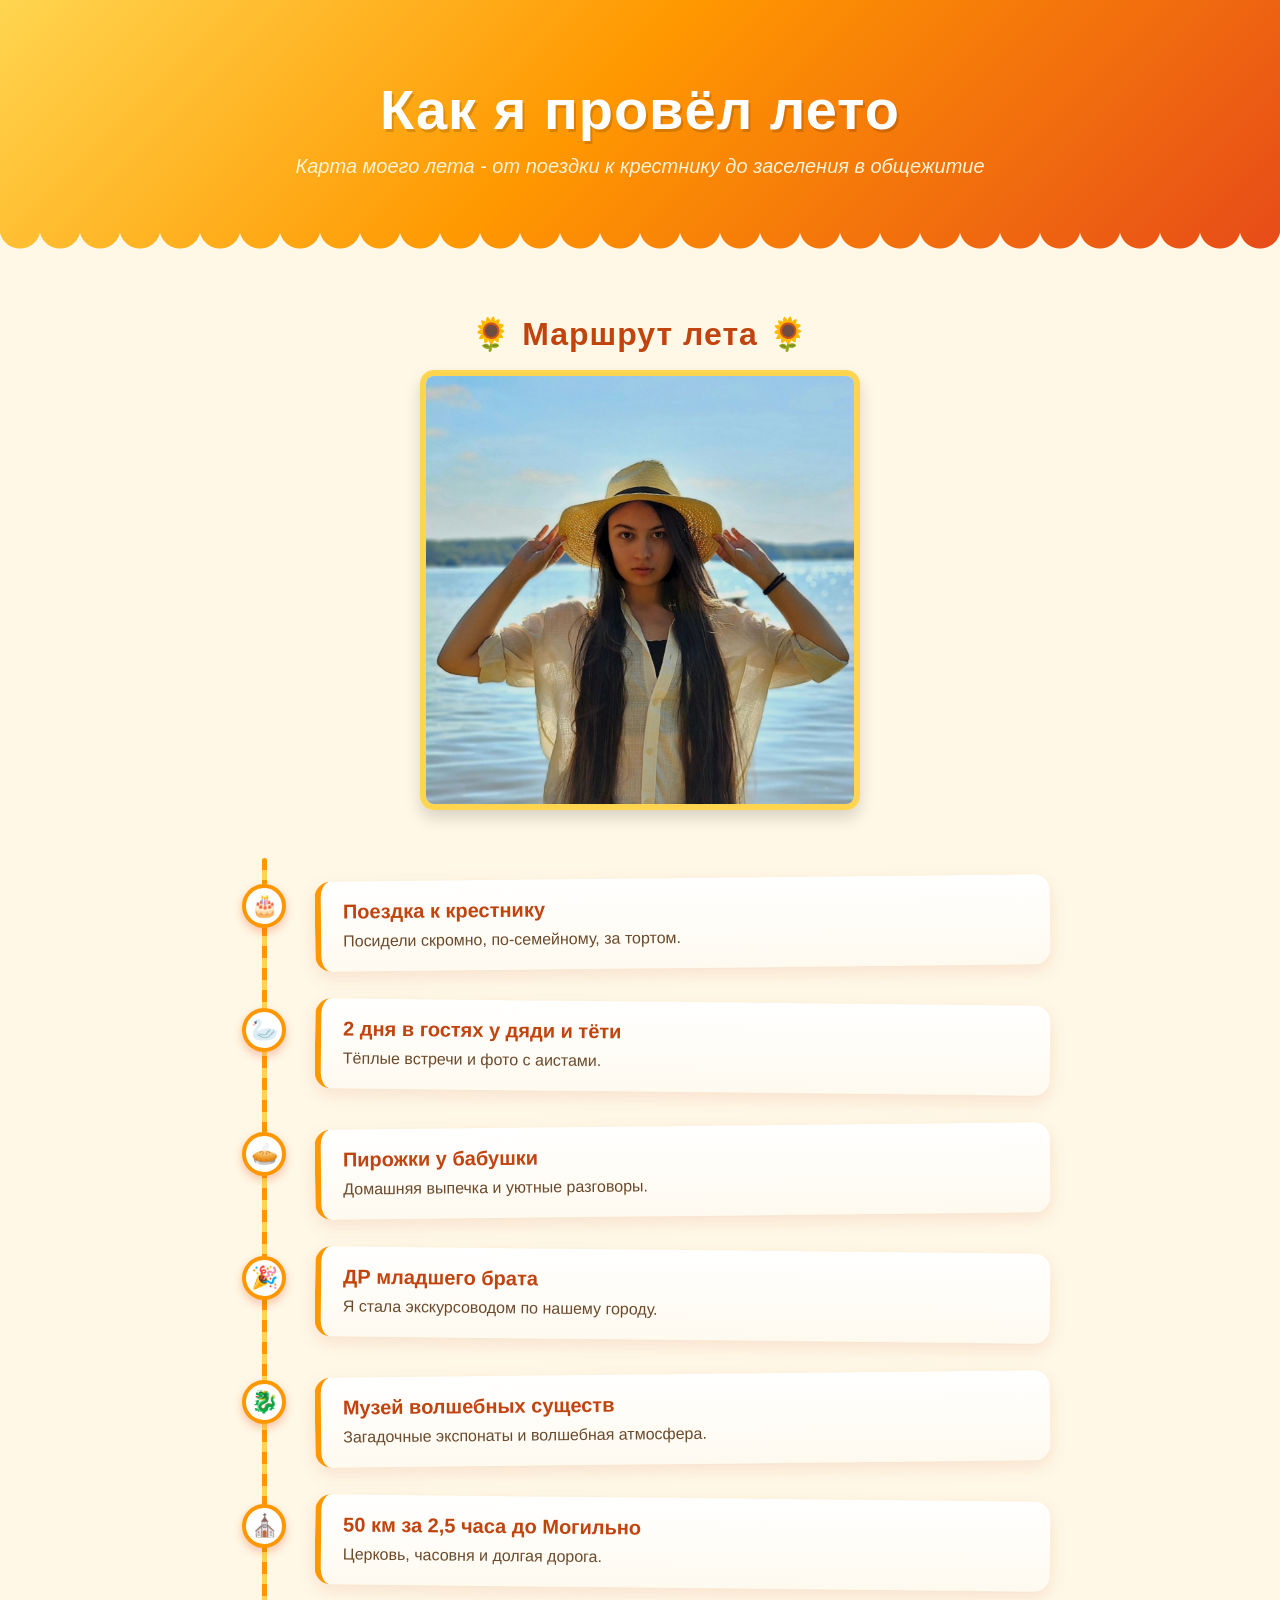
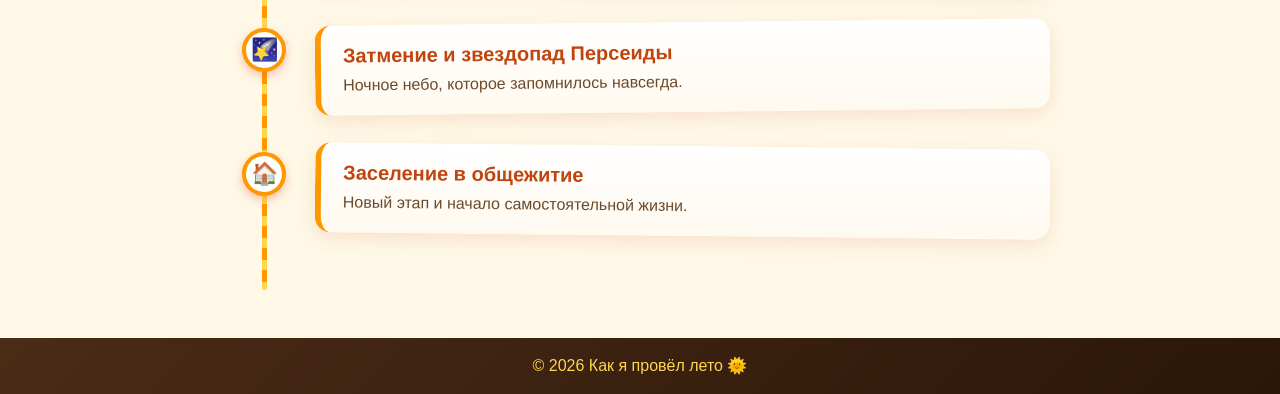
==== index.html @ bad548a6 "feat: init" ====
<!DOCTYPE html>
<html lang="ru">
<head>
    <meta charset="UTF-8">
    <meta name="viewport" content="width=device-width, initial-scale=1.0">
    <title>Как я провёл лето</title>
    <link href="https://cdn.jsdelivr.net/npm/bootstrap@5.3.0/dist/css/bootstrap.min.css" rel="stylesheet">
    <link rel="stylesheet" href="style.css">
</head>
<body>

    <header class="hero text-center text-white">
        <div class="container">
            <h1 class="display-4 fw-bold mt-3 hero-title">Как я провёл лето</h1>
            <p class="lead hero-subtitle">Карта моего лета - от поездки к крестнику до заселения в общежитие</p>
        </div>
    </header>

    <main class="container my-5">
        <h2 class="text-center mb-3 section-title">🌻 Маршрут лета 🌻</h2>

        <div class="text-center mb-5">
            <img src="mee.jpg" alt="Моё фото" class="hero-photo shadow">
        </div>

        <div class="timeline">

            <div class="timeline-item" data-bs-toggle="modal" data-bs-target="#modal1">
                <div class="timeline-dot">🎂</div>
                <div class="timeline-content">
                    <h5>Поездка к крестнику</h5>
                    <p>Посидели скромно, по-семейному, за тортом.</p>
                </div>
            </div>

            <div class="timeline-item" data-bs-toggle="modal" data-bs-target="#modal2">
                <div class="timeline-dot">🦢</div>
                <div class="timeline-content">
                    <h5>2 дня в гостях у дяди и тёти</h5>
                    <p>Тёплые встречи и фото с аистами.</p>
                </div>
            </div>

            <div class="timeline-item" data-bs-toggle="modal" data-bs-target="#modal3">
                <div class="timeline-dot">🥧</div>
                <div class="timeline-content">
                    <h5>Пирожки у бабушки</h5>
                    <p>Домашняя выпечка и уютные разговоры.</p>
                </div>
            </div>

            <div class="timeline-item" data-bs-toggle="modal" data-bs-target="#modal4">
                <div class="timeline-dot">🎉</div>
                <div class="timeline-content">
                    <h5>ДР младшего брата</h5>
                    <p>Я стала экскурсоводом по нашему городу.</p>
                </div>
            </div>

            <div class="timeline-item" data-bs-toggle="modal" data-bs-target="#modal5">
                <div class="timeline-dot">🐉</div>
                <div class="timeline-content">
                    <h5>Музей волшебных существ</h5>
                    <p>Загадочные экспонаты и волшебная атмосфера.</p>
                </div>
            </div>

            <div class="timeline-item" data-bs-toggle="modal" data-bs-target="#modal6">
                <div class="timeline-dot">⛪</div>
                <div class="timeline-content">
                    <h5>50 км за 2,5 часа до Могильно</h5>
                    <p>Церковь, часовня и долгая дорога.</p>
                </div>
            </div>

            <div class="timeline-item" data-bs-toggle="modal" data-bs-target="#modal7">
                <div class="timeline-dot">🌠</div>
                <div class="timeline-content">
                    <h5>Затмение и звездопад Персеиды</h5>
                    <p>Ночное небо, которое запомнилось навсегда.</p>
                </div>
            </div>

            <div class="timeline-item" data-bs-toggle="modal" data-bs-target="#modal8">
                <div class="timeline-dot">🏠</div>
                <div class="timeline-content">
                    <h5>Заселение в общежитие</h5>
                    <p>Новый этап и начало самостоятельной жизни.</p>
                </div>
            </div>

        </div>
    </main>

    <div class="modal fade" id="modal1" tabindex="-1">
        <div class="modal-dialog modal-dialog-centered">
            <div class="modal-content">
                <div class="modal-header">
                    <h5 class="modal-title">🎂 Поездка к крестнику</h5>
                    <button type="button" class="btn-close" data-bs-dismiss="modal" aria-label="Закрыть"></button>
                </div>
                <div class="modal-body">
                    <img src="window.jpg" alt="Поезд" class="img-fluid rounded mb-3">
                    <p>Поехала к крестнику на именины. Посидели скромно, по-семейному, за тортом и чаем. Атмосфера была тёплая и уютная.</p>
                </div>
            </div>
        </div>
    </div>

    <div class="modal fade" id="modal2" tabindex="-1">
        <div class="modal-dialog modal-dialog-centered">
            <div class="modal-content">
                <div class="modal-header">
                    <h5 class="modal-title">🦢 2 дня в гостях у дяди и тёти</h5>
                    <button type="button" class="btn-close" data-bs-dismiss="modal" aria-label="Закрыть"></button>
                </div>
                <div class="modal-body">
                    <img src="ant.jpg" alt="Аисты" class="img-fluid rounded mb-3">
                    <p>Провела два дня у дяди и тёти. Гуляли, общались, а рядом с домом свили гнездо аисты - удалось сделать красивые фото.</p>
                </div>
            </div>
        </div>
    </div>

    <div class="modal fade" id="modal3" tabindex="-1">
        <div class="modal-dialog modal-dialog-centered">
            <div class="modal-content">
                <div class="modal-header">
                    <h5 class="modal-title">🥧 Пирожки у бабушки</h5>
                    <button type="button" class="btn-close" data-bs-dismiss="modal" aria-label="Закрыть"></button>
                </div>
                <div class="modal-body">
                    <img src="pirog.jpg" alt="Пирожки" class="img-fluid rounded mb-3">
                    <p>Заехала к бабушке и поела её фирменных пирожков. Домашняя выпечка - это лучшее, что может быть летом.</p>
                </div>
            </div>
        </div>
    </div>

    <div class="modal fade" id="modal4" tabindex="-1">
        <div class="modal-dialog modal-dialog-centered">
            <div class="modal-content">
                <div class="modal-header">
                    <h5 class="modal-title">🎉 ДР младшего брата</h5>
                    <button type="button" class="btn-close" data-bs-dismiss="modal" aria-label="Закрыть"></button>
                </div>
                <div class="modal-body">
                    <p>Отпраздновали день рождения младшего брата. Я провела для гостей экскурсию по нашему городу - рассказала об истории и любимых местах.</p>
                </div>
            </div>
        </div>
    </div>

    <div class="modal fade" id="modal5" tabindex="-1">
        <div class="modal-dialog modal-dialog-centered">
            <div class="modal-content">
                <div class="modal-header">
                    <h5 class="modal-title">🐉 Музей волшебных существ Легендариум</h5>
                    <button type="button" class="btn-close" data-bs-dismiss="modal" aria-label="Закрыть"></button>
                </div>
                <div class="modal-body">
                    <img src="legend.jpg" alt="Музей волшебных существ" class="img-fluid rounded mb-3">
                    <p>Посетила музей волшебных существ. Загадочные экспонаты, мифические создания и атмосфера сказки - осталась под большим впечатлением.</p>
                </div>
            </div>
        </div>
    </div>

    <div class="modal fade" id="modal6" tabindex="-1">
        <div class="modal-dialog modal-dialog-centered">
            <div class="modal-content">
                <div class="modal-header">
                    <h5 class="modal-title">⛪ 50 км за 2,5 часа до Могильно</h5>
                    <button type="button" class="btn-close" data-bs-dismiss="modal" aria-label="Закрыть"></button>
                </div>
                <div class="modal-body">
                    <img src="me.jpg" alt="Я в Могильно" class="img-fluid rounded mb-3">
                    <img src="cercov.jpg" alt="Церковь в Могильно" class="img-fluid rounded mb-3">
                    <img src="cercov2.jpg" alt="Церковь в Могильно" class="img-fluid rounded mb-3">
                    <p>Проехала 50 км за 2,5 часа, чтобы посетить церковь в Могильно. Побывала в часовне - тихое и намоленное место, которое запомнилось надолго.</p>
                </div>
            </div>
        </div>
    </div>

    <div class="modal fade" id="modal7" tabindex="-1">
        <div class="modal-dialog modal-dialog-centered">
            <div class="modal-content">
                <div class="modal-header">
                    <h5 class="modal-title">🌠 Затмение и звездопад Персеиды</h5>
                    <button type="button" class="btn-close" data-bs-dismiss="modal" aria-label="Закрыть"></button>
                </div>
                <div class="modal-body">
                    <img src="sun.jpg" alt="Звездопад Персеиды" class="img-fluid rounded mb-3">
                    <p>Увидела затмение и звездопад Персеиды. Ночное небо было усыпано падающими звёздами - загадала желание и запомнила этот момент на всю жизнь.</p>
                </div>
            </div>
        </div>
    </div>

    <div class="modal fade" id="modal8" tabindex="-1">
        <div class="modal-dialog modal-dialog-centered">
            <div class="modal-content">
                <div class="modal-header">
                    <h5 class="modal-title">🏠 Заселение в общежитие</h5>
                    <button type="button" class="btn-close" data-bs-dismiss="modal" aria-label="Закрыть"></button>
                </div>
                <div class="modal-body">
                    <p>Заселилась в общежитие. Новый этап, новые знакомства и начало самостоятельной жизни - лето закончилось ярко.</p>
                </div>
            </div>
        </div>
    </div>

    <footer class="text-center py-3">
        <p class="mb-0">© 2026 Как я провёл лето 🌞</p>
    </footer>

    <script src="https://cdn.jsdelivr.net/npm/bootstrap@5.3.0/dist/js/bootstrap.bundle.min.js"></script>
</body>
</html>
---- style.css ----
body {
    font-family: 'Segoe UI', Tahoma, Geneva, Verdana, sans-serif;
    background: #fff8e7;
    color: #4a2c17;
}

.hero {
    background: linear-gradient(135deg, #ffd54f 0%, #ff9800 45%, #e64a19 100%);
    padding: 60px 20px 70px;
    position: relative;
    overflow: hidden;
}

.hero::after {
    content: "";
    position: absolute;
    left: 0;
    right: 0;
    bottom: -1px;
    height: 40px;
    background: radial-gradient(circle at 20px 0, transparent 20px, #fff8e7 21px);
    background-size: 40px 40px;
}

.hero-photo {
    width: 440px;
    height: 440px;
    object-fit: cover;
    border: 6px solid #ffd54f;
    border-radius: 14px;
    box-shadow: 0 8px 24px rgba(193, 68, 14, 0.25);
}

.hero-title {
    text-shadow: 2px 3px 0 rgba(0, 0, 0, 0.15);
    letter-spacing: 1px;
}

.hero-subtitle {
    color: #fff3d6;
    font-style: italic;
}

.section-title {
    color: #c1440e;
    font-weight: 800;
    letter-spacing: 1px;
    position: relative;
    display: inline-block;
    left: 50%;
    transform: translateX(-50%);
}

.timeline {
    position: relative;
    max-width: 820px;
    margin: 0 auto;
    padding: 20px 0;
}

.timeline::before {
    content: "";
    position: absolute;
    top: 0;
    left: 32px;
    width: 5px;
    height: 100%;
    background: repeating-linear-gradient(
        180deg,
        #ff9800 0px,
        #ff9800 12px,
        #ffd54f 12px,
        #ffd54f 22px
    );
    border-radius: 3px;
}

.timeline-item {
    position: relative;
    padding-left: 85px;
    margin-bottom: 34px;
    cursor: pointer;
}

.timeline-item:nth-child(odd) .timeline-content {
    transform: rotate(-0.6deg);
}

.timeline-item:nth-child(even) .timeline-content {
    transform: rotate(0.6deg);
}

.timeline-dot {
    position: absolute;
    left: 12px;
    top: 6px;
    width: 44px;
    height: 44px;
    background: #fff;
    border: 4px solid #ff9800;
    border-radius: 50%;
    display: flex;
    align-items: center;
    justify-content: center;
    font-size: 22px;
    box-shadow: 0 4px 10px rgba(230, 74, 25, 0.3);
}

.timeline-content {
    background: linear-gradient(180deg, #ffffff 0%, #fffaf0 100%);
    border-radius: 16px;
    padding: 18px 22px;
    border-left: 6px solid #ff9800;
    box-shadow: 0 6px 18px rgba(193, 68, 14, 0.12);
}

.timeline-content h5 {
    color: #c1440e;
    margin-bottom: 6px;
    font-weight: 700;
}

.timeline-content p {
    margin: 0;
    color: #6b4a2b;
}

.modal-content {
    border: none;
    border-radius: 18px;
    overflow: hidden;
    background: #fffaf0;
}

.modal-header {
    background: linear-gradient(135deg, #ffd54f, #ff9800);
    color: #4a2c17;
    border-bottom: none;
    padding: 16px 22px;
}

.modal-title {
    font-weight: 800;
    color: #7a2d00;
}

.modal-header .btn-close {
    filter: brightness(0.4);
}

.modal-body {
    padding: 22px;
    color: #4a2c17;
}

.modal-body img {
    width: 100%;
    border: 3px solid #ffd54f;
    border-radius: 12px;
}

footer {
    background: linear-gradient(135deg, #4a2c17, #2b1608);
    color: #ffd54f;
    margin-top: 40px;
}

@media (max-width: 768px) {
    .hero {
        padding: 40px 15px 55px;
    }

    .hero-title {
        font-size: 1.8rem;
    }

    .hero-photo {
        width: 300px;
        height: 300px;
    }

    .timeline::before {
        left: 22px;
        width: 4px;
    }

    .timeline-item {
        padding-left: 62px;
    }

    .timeline-dot {
        left: 4px;
        width: 36px;
        height: 36px;
        font-size: 18px;
    }

    .timeline-content {
        padding: 14px 16px;
    }
}
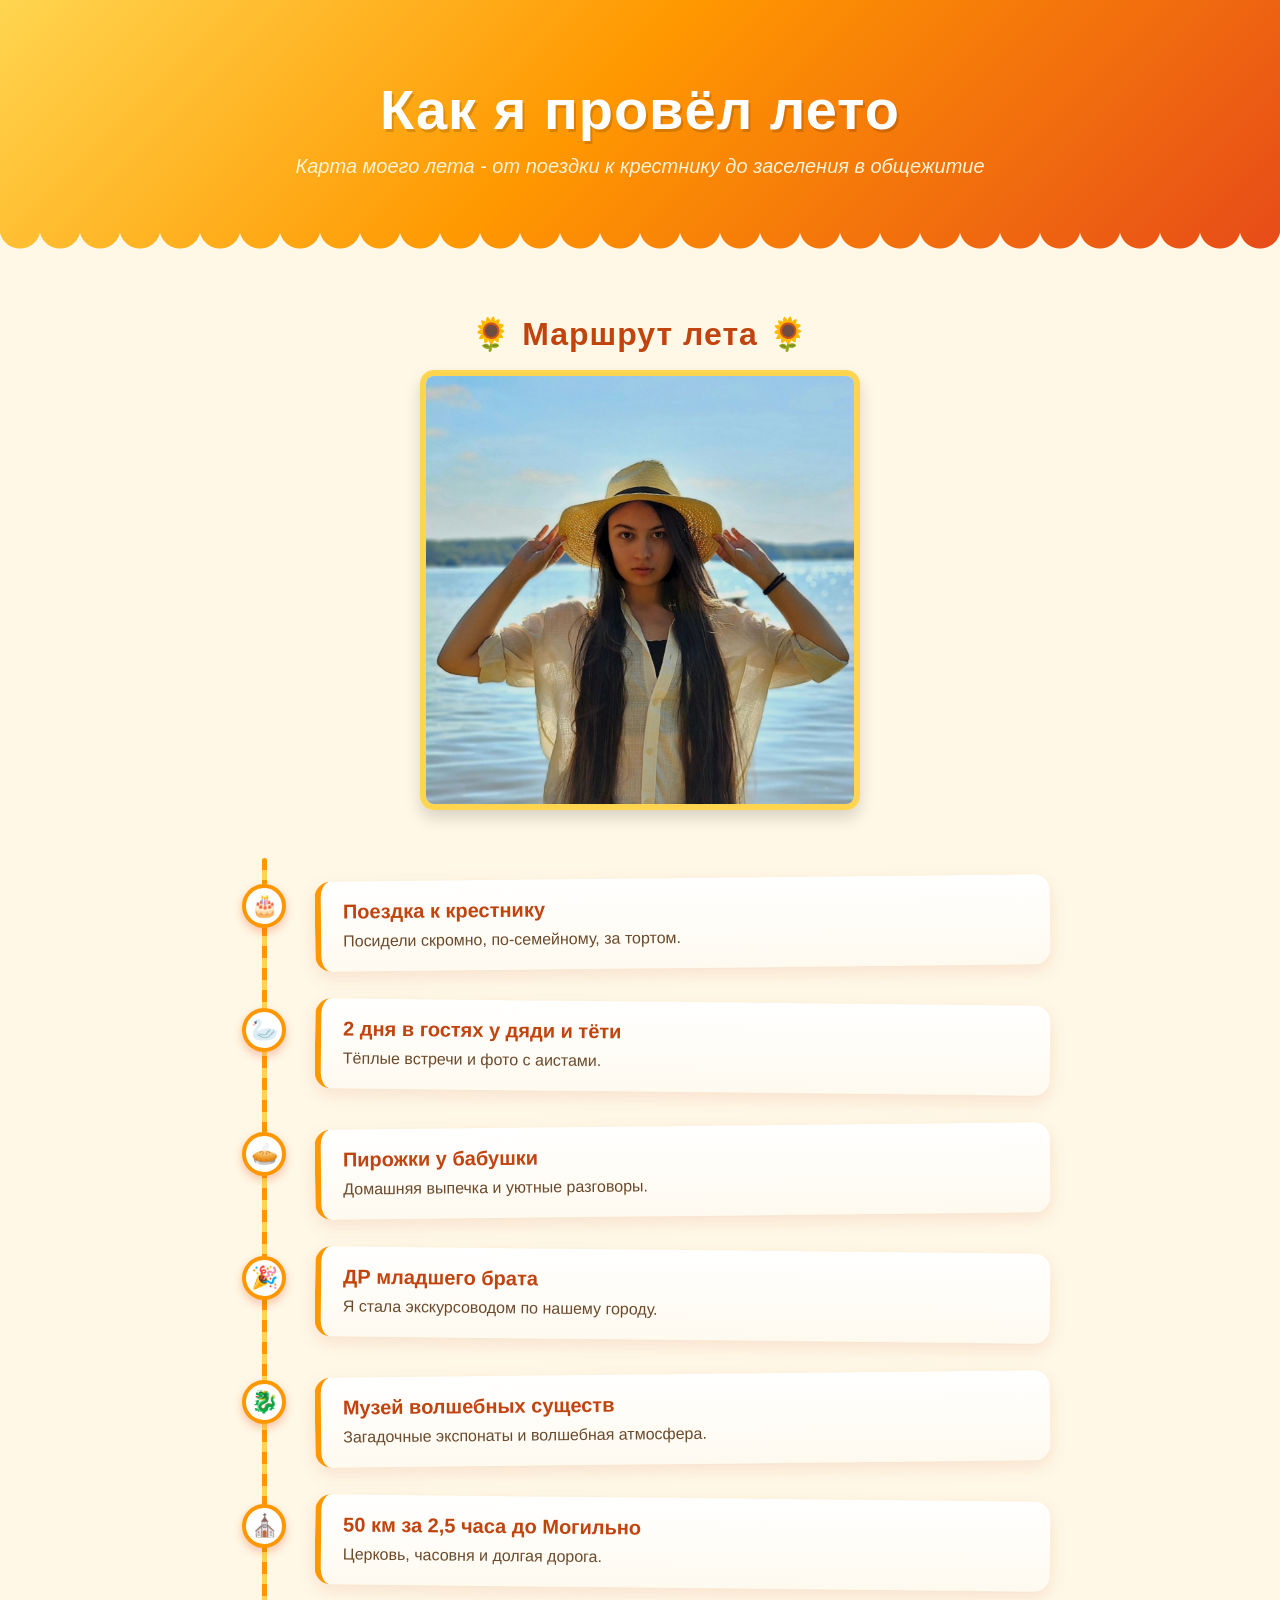
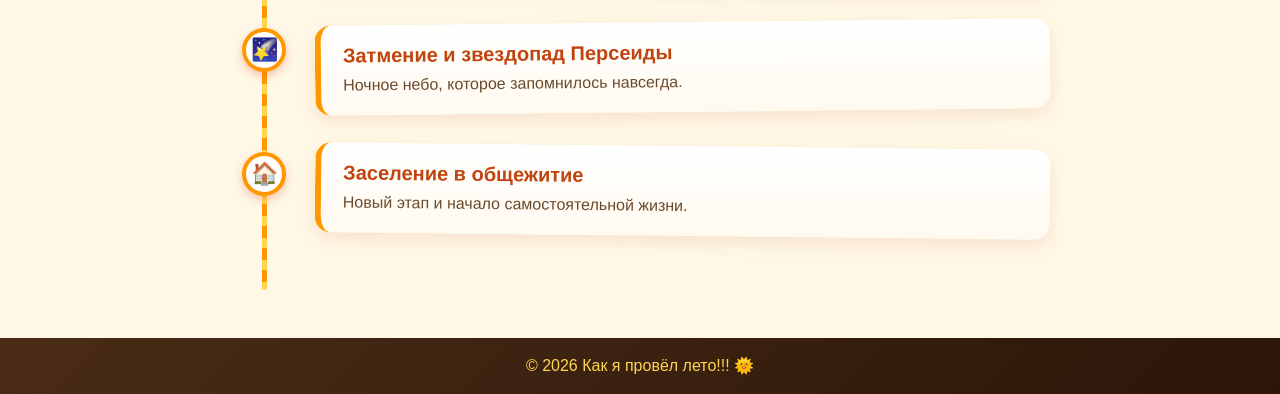
==== commit b3fbd8ae: "Update index.html" ====
--- a/index.html
+++ b/index.html
@@ -213,9 +213,9 @@
     </div>
 
     <footer class="text-center py-3">
-        <p class="mb-0">© 2026 Как я провёл лето 🌞</p>
+        <p class="mb-0">© 2026 Как я провёл лето!!! 🌞</p>
     </footer>
 
     <script src="https://cdn.jsdelivr.net/npm/bootstrap@5.3.0/dist/js/bootstrap.bundle.min.js"></script>
 </body>
-</html>+</html>
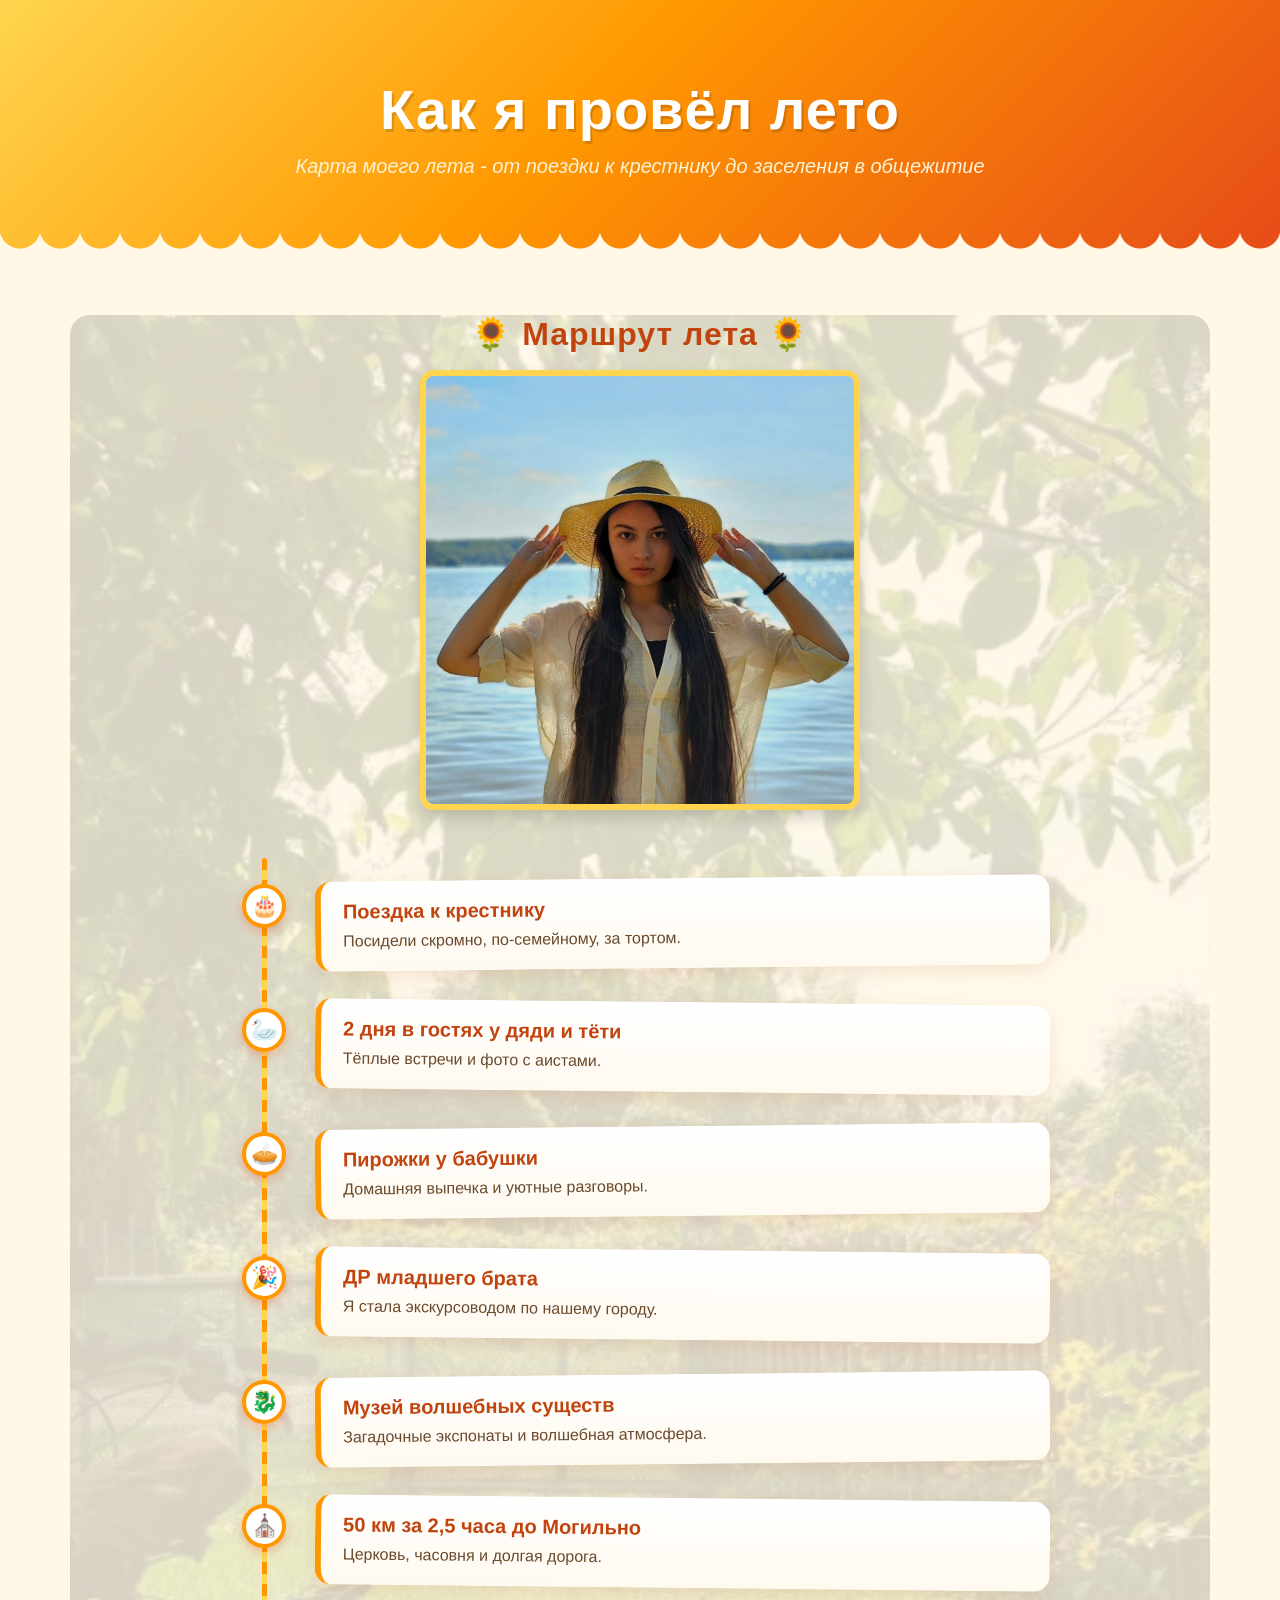
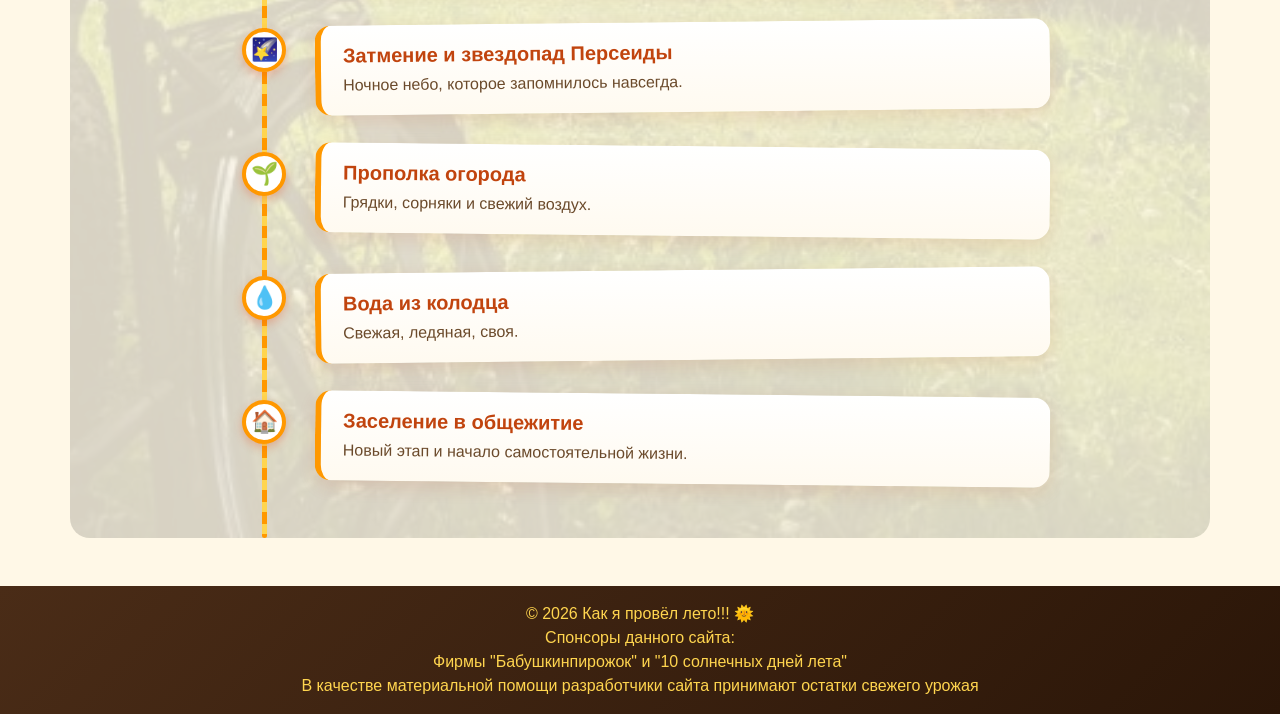
==== commit 01a56e5b: "feat: New design versions" ====
--- a/index.html
+++ b/index.html
@@ -1,5 +1,6 @@
 <!DOCTYPE html>
 <html lang="ru">
+
 <head>
     <meta charset="UTF-8">
     <meta name="viewport" content="width=device-width, initial-scale=1.0">
@@ -7,6 +8,7 @@
     <link href="https://cdn.jsdelivr.net/npm/bootstrap@5.3.0/dist/css/bootstrap.min.css" rel="stylesheet">
     <link rel="stylesheet" href="style.css">
 </head>
+
 <body>
 
     <header class="hero text-center text-white">
@@ -16,7 +18,7 @@
         </div>
     </header>
 
-    <main class="container my-5">
+    <main class="container my-5 main-bg">
         <h2 class="text-center mb-3 section-title">🌻 Маршрут лета 🌻</h2>
 
         <div class="text-center mb-5">
@@ -82,6 +84,23 @@
             </div>
 
             <div class="timeline-item" data-bs-toggle="modal" data-bs-target="#modal8">
+                <div class="timeline-dot">🌱</div>
+                <div class="timeline-content">
+                    <h5>Прополка огорода</h5>
+                    <p>Грядки, сорняки и свежий воздух.</p>
+                </div>
+            </div>
+
+            <div class="timeline-item" data-bs-toggle="modal" data-bs-target="#modal9">
+                <div class="timeline-dot">💧</div>
+                <div class="timeline-content">
+                    <h5>Вода из колодца</h5>
+                    <p>Свежая, ледяная, своя.</p>
+                </div>
+            </div>
+
+
+            <div class="timeline-item" data-bs-toggle="modal" data-bs-target="#modal10">
                 <div class="timeline-dot">🏠</div>
                 <div class="timeline-content">
                     <h5>Заселение в общежитие</h5>
@@ -101,7 +120,8 @@
                 </div>
                 <div class="modal-body">
                     <img src="window.jpg" alt="Поезд" class="img-fluid rounded mb-3">
-                    <p>Поехала к крестнику на именины. Посидели скромно, по-семейному, за тортом и чаем. Атмосфера была тёплая и уютная.</p>
+                    <p>Поехала к крестнику на именины. Посидели скромно, по-семейному, за тортом и чаем. Атмосфера была
+                        тёплая и уютная.</p>
                 </div>
             </div>
         </div>
@@ -116,7 +136,8 @@
                 </div>
                 <div class="modal-body">
                     <img src="ant.jpg" alt="Аисты" class="img-fluid rounded mb-3">
-                    <p>Провела два дня у дяди и тёти. Гуляли, общались, а рядом с домом свили гнездо аисты - удалось сделать красивые фото.</p>
+                    <p>Провела два дня у дяди и тёти. Гуляли, общались, а рядом с домом свили гнездо аисты - удалось
+                        сделать красивые фото.</p>
                 </div>
             </div>
         </div>
@@ -131,7 +152,8 @@
                 </div>
                 <div class="modal-body">
                     <img src="pirog.jpg" alt="Пирожки" class="img-fluid rounded mb-3">
-                    <p>Заехала к бабушке и поела её фирменных пирожков. Домашняя выпечка - это лучшее, что может быть летом.</p>
+                    <p>Заехала к бабушке и поела её фирменных пирожков. Домашняя выпечка - это лучшее, что может быть
+                        летом.</p>
                 </div>
             </div>
         </div>
@@ -145,7 +167,8 @@
                     <button type="button" class="btn-close" data-bs-dismiss="modal" aria-label="Закрыть"></button>
                 </div>
                 <div class="modal-body">
-                    <p>Отпраздновали день рождения младшего брата. Я провела для гостей экскурсию по нашему городу - рассказала об истории и любимых местах.</p>
+                    <p>Отпраздновали день рождения младшего брата. Я провела для гостей экскурсию по нашему городу -
+                        рассказала об истории и любимых местах.</p>
                 </div>
             </div>
         </div>
@@ -160,7 +183,8 @@
                 </div>
                 <div class="modal-body">
                     <img src="legend.jpg" alt="Музей волшебных существ" class="img-fluid rounded mb-3">
-                    <p>Посетила музей волшебных существ. Загадочные экспонаты, мифические создания и атмосфера сказки - осталась под большим впечатлением.</p>
+                    <p>Посетила музей волшебных существ. Загадочные экспонаты, мифические создания и атмосфера сказки -
+                        осталась под большим впечатлением.</p>
                 </div>
             </div>
         </div>
@@ -177,7 +201,8 @@
                     <img src="me.jpg" alt="Я в Могильно" class="img-fluid rounded mb-3">
                     <img src="cercov.jpg" alt="Церковь в Могильно" class="img-fluid rounded mb-3">
                     <img src="cercov2.jpg" alt="Церковь в Могильно" class="img-fluid rounded mb-3">
-                    <p>Проехала 50 км за 2,5 часа, чтобы посетить церковь в Могильно. Побывала в часовне - тихое и намоленное место, которое запомнилось надолго.</p>
+                    <p>Проехала 50 км за 2,5 часа, чтобы посетить церковь в Могильно. Побывала в часовне - тихое и
+                        намоленное место, которое запомнилось надолго.</p>
                 </div>
             </div>
         </div>
@@ -192,7 +217,8 @@
                 </div>
                 <div class="modal-body">
                     <img src="sun.jpg" alt="Звездопад Персеиды" class="img-fluid rounded mb-3">
-                    <p>Увидела затмение и звездопад Персеиды. Ночное небо было усыпано падающими звёздами - загадала желание и запомнила этот момент на всю жизнь.</p>
+                    <p>Увидела затмение и звездопад Персеиды. Ночное небо было усыпано падающими звёздами - загадала
+                        желание и запомнила этот момент на всю жизнь.</p>
                 </div>
             </div>
         </div>
@@ -202,20 +228,60 @@
         <div class="modal-dialog modal-dialog-centered">
             <div class="modal-content">
                 <div class="modal-header">
+                    <h5 class="modal-title">🌱 Прополка огорода</h5>
+                    <button type="button" class="btn-close" data-bs-dismiss="modal" aria-label="Закрыть"></button>
+                </div>
+                <div class="modal-body">
+                    <img src="ogorod.jpg" alt="Прополка огорода" class="img-fluid rounded mb-3 ogorod-photo">
+                    <p>Полола грядки, убирала сорняки и рыхлила землю. Работа нелёгкая, но зато свежие овощи на столе -
+                        результат своих рук.</p>
+                </div>
+            </div>
+        </div>
+    </div>
+
+    <div class="modal fade" id="modal9" tabindex="-1">
+        <div class="modal-dialog modal-dialog-centered">
+            <div class="modal-content">
+                <div class="modal-header">
+                    <h5 class="modal-title">💧 Вода из колодца</h5>
+                    <button type="button" class="btn-close" data-bs-dismiss="modal" aria-label="Закрыть"></button>
+                </div>
+                <div class="modal-body">
+                    <video controls preload="metadata" class="video-block mb-3">
+                        <source src="video.mp4" type="video/mp4">
+                        Ваш браузер не поддерживает видео.
+                    </video>
+                    <p>Набирала воду из колодца. Ледяная, свежая, своя - то, чего не купишь в магазине.</p>
+                </div>
+            </div>
+        </div>
+    </div>
+
+    <div class="modal fade" id="modal10" tabindex="-1">
+        <div class="modal-dialog modal-dialog-centered">
+            <div class="modal-content">
+                <div class="modal-header">
                     <h5 class="modal-title">🏠 Заселение в общежитие</h5>
                     <button type="button" class="btn-close" data-bs-dismiss="modal" aria-label="Закрыть"></button>
                 </div>
                 <div class="modal-body">
-                    <p>Заселилась в общежитие. Новый этап, новые знакомства и начало самостоятельной жизни - лето закончилось ярко.</p>
-                </div>
-            </div>
-        </div>
-    </div>
+                    <p>Заселилась в общежитие. Новый этап, новые знакомства и самостоятельная жизнь - лето закончилось
+                        ярко.</p>
+                </div>
+            </div>
+        </div>
+    </div>
+
+
 
     <footer class="text-center py-3">
-        <p class="mb-0">© 2026 Как я провёл лето!!! 🌞</p>
+        <p class="mb-0">© 2026 Как я провёл лето!!! 🌞<br> Спонсоры данного сайта: <br> Фирмы "Бабушкинпирожок" и "10
+            солнечных дней лета"<br> В качестве материальной помощи разработчики сайта принимают остатки свежего урожая
+        </p>
     </footer>
 
     <script src="https://cdn.jsdelivr.net/npm/bootstrap@5.3.0/dist/js/bootstrap.bundle.min.js"></script>
 </body>
-</html>
+
+</html>
--- a/style.css
+++ b/style.css
@@ -165,6 +165,47 @@
     margin-top: 40px;
 }
 
+.main-bg {
+    position: relative;
+}
+
+.main-bg::before {
+    content: "";
+    position: absolute;
+    inset: 0;
+    background-image: url('fon.jpg');
+    background-size: cover;
+    background-position: center;
+    background-repeat: no-repeat;
+    opacity: 0.15;
+    z-index: 0;
+    border-radius: 20px;
+    pointer-events: none;
+}
+
+.main-bg > * {
+    position: relative;
+    z-index: 1;
+}
+
+.video-block {
+    display: block;
+    margin: 0 auto;
+    width: 50%;
+    max-width: 560px;
+    border: 3px solid #ffd54f;
+    border-radius: 12px;
+    background: #000;
+}
+
+.ogorod-photo {
+    display: block;
+    margin: 0 auto;
+    max-width: 320px;
+    width: 100%;
+}
+
+
 @media (max-width: 768px) {
     .hero {
         padding: 40px 15px 55px;
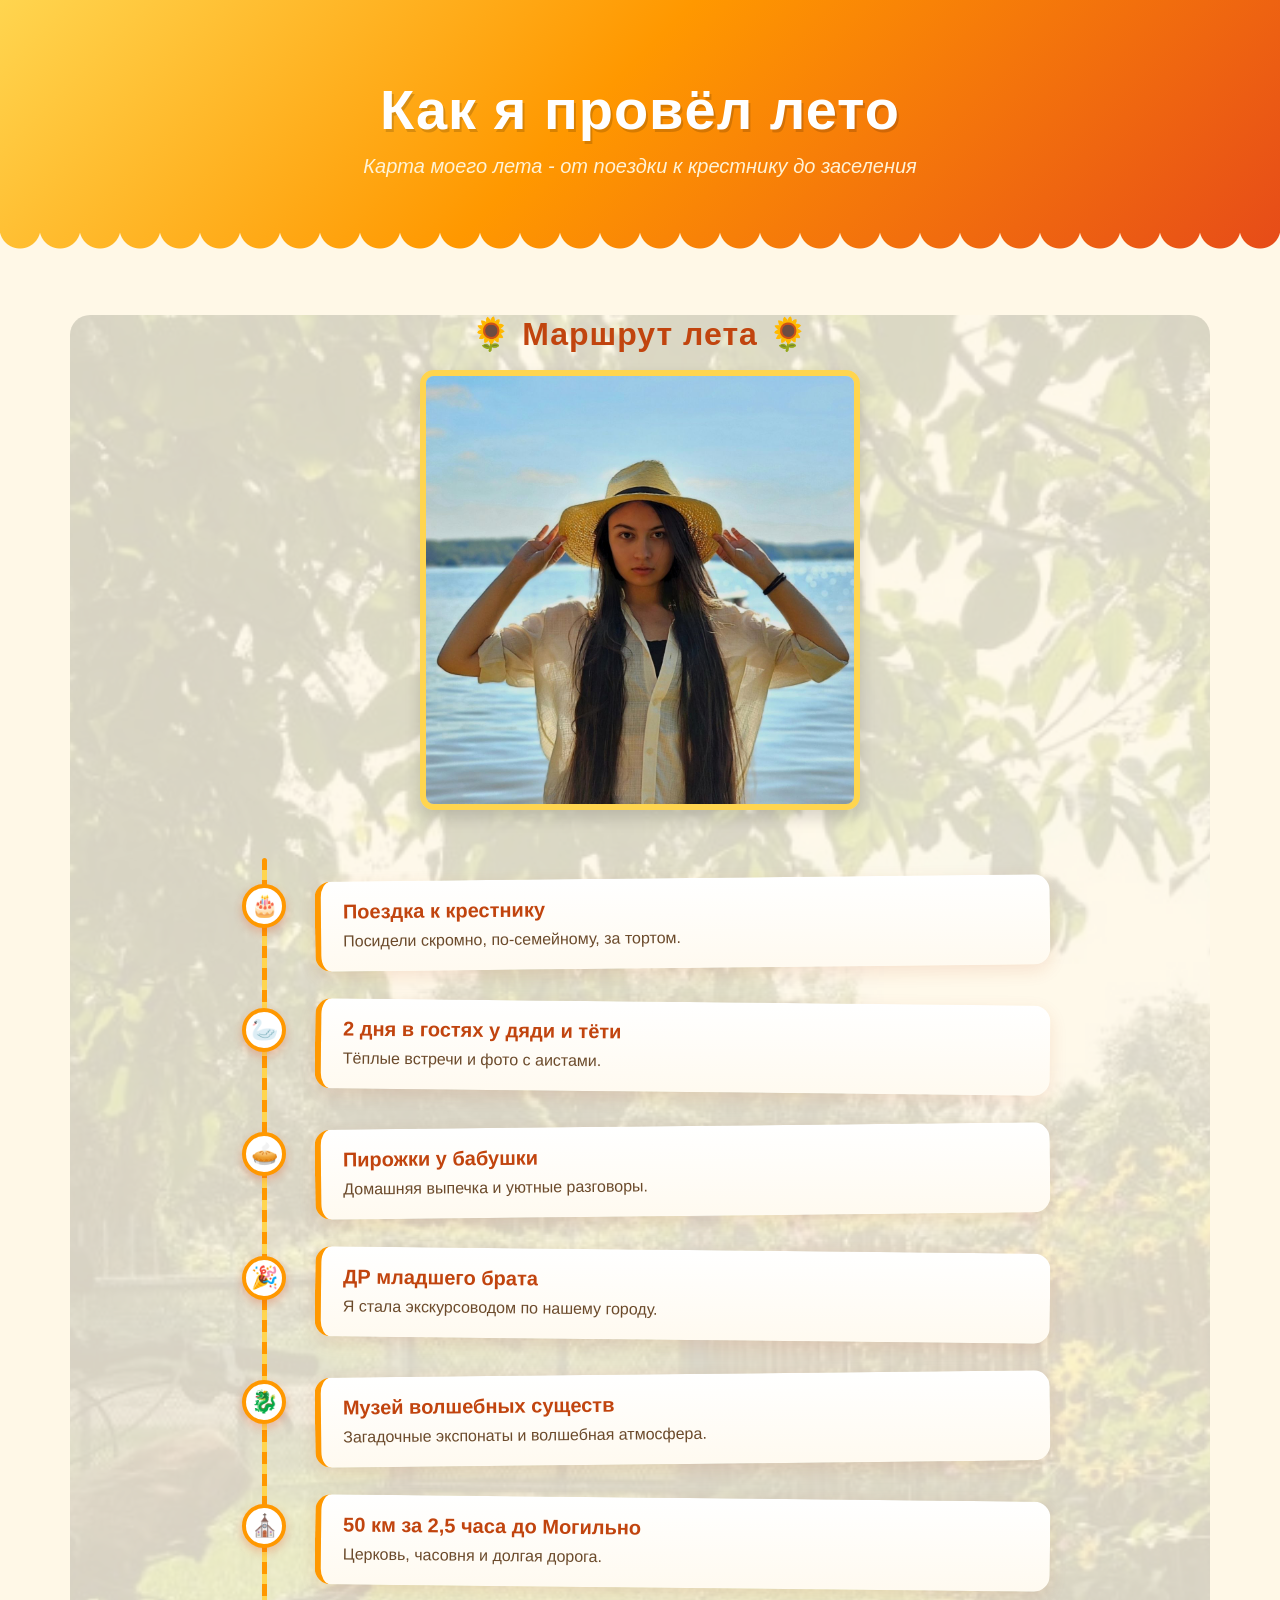
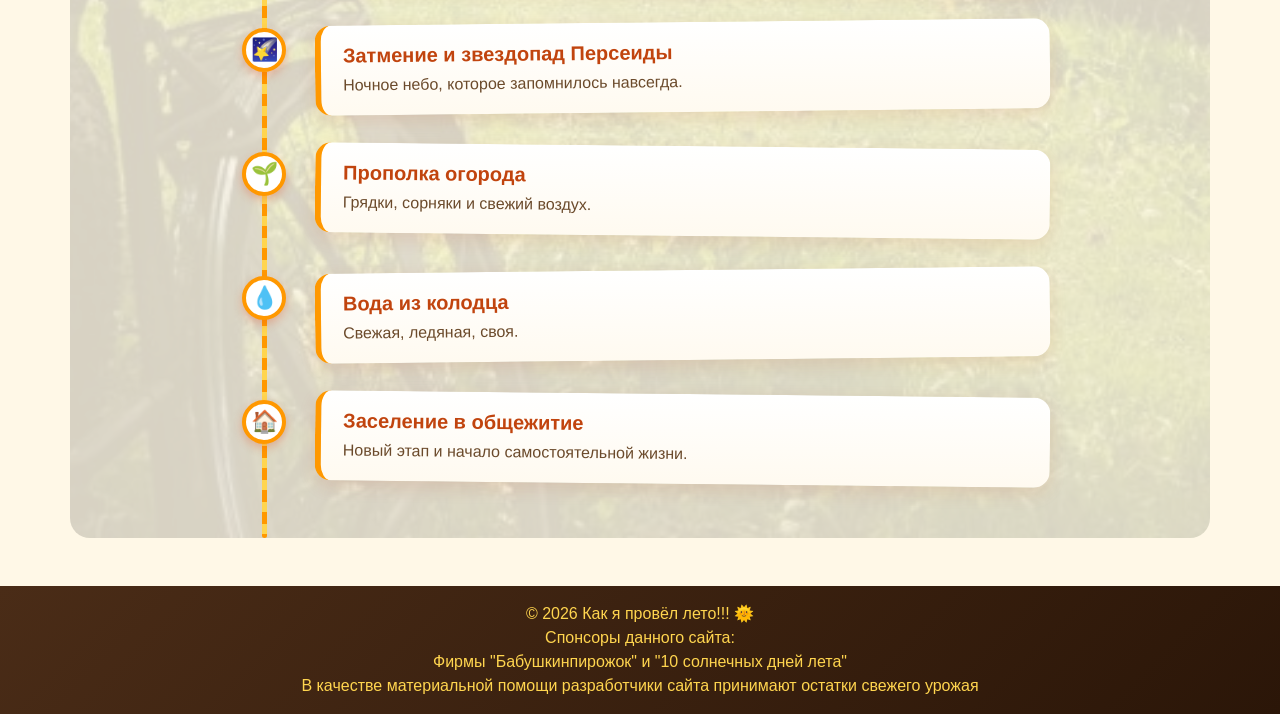
==== commit 3b37ae43: "refactor: Changes in header" ====
--- a/index.html
+++ b/index.html
@@ -14,7 +14,7 @@
     <header class="hero text-center text-white">
         <div class="container">
             <h1 class="display-4 fw-bold mt-3 hero-title">Как я провёл лето</h1>
-            <p class="lead hero-subtitle">Карта моего лета - от поездки к крестнику до заселения в общежитие</p>
+            <p class="lead hero-subtitle">Карта моего лета - от поездки к крестнику до заселения</p>
         </div>
     </header>
 
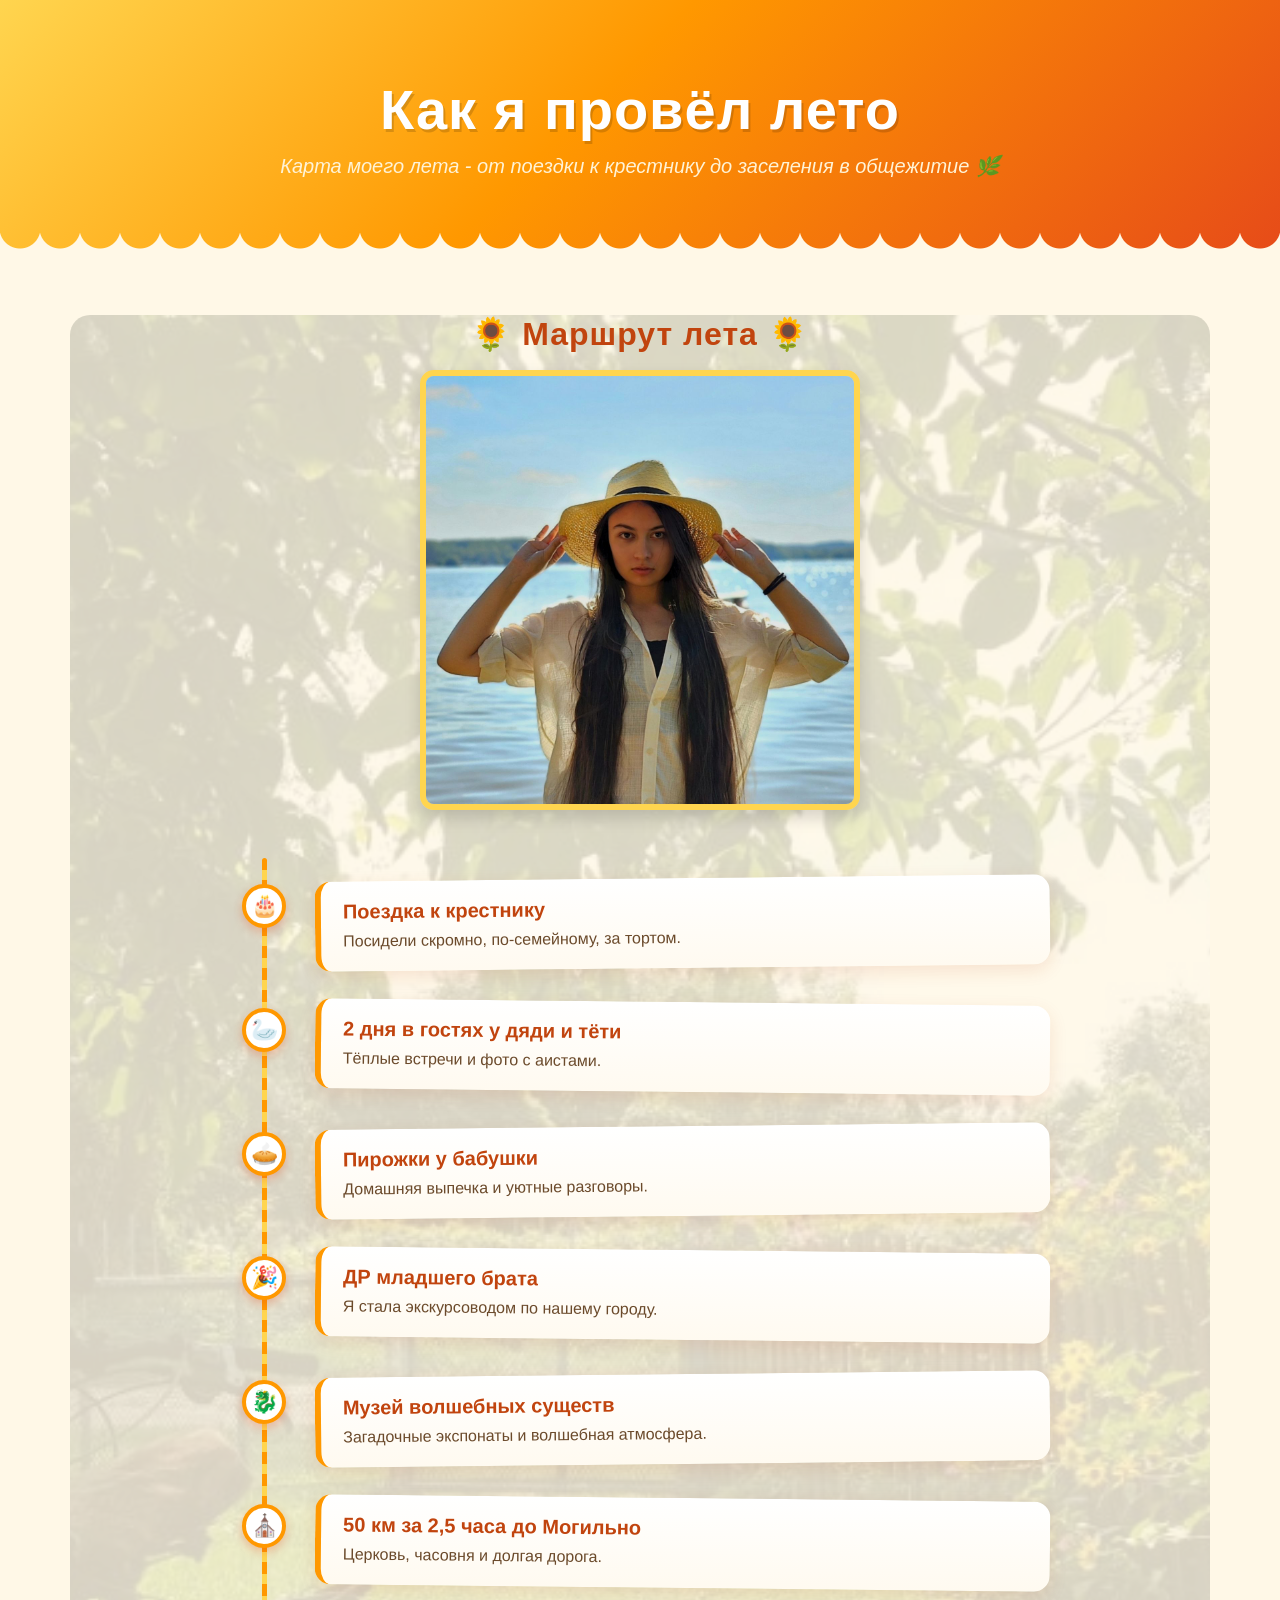
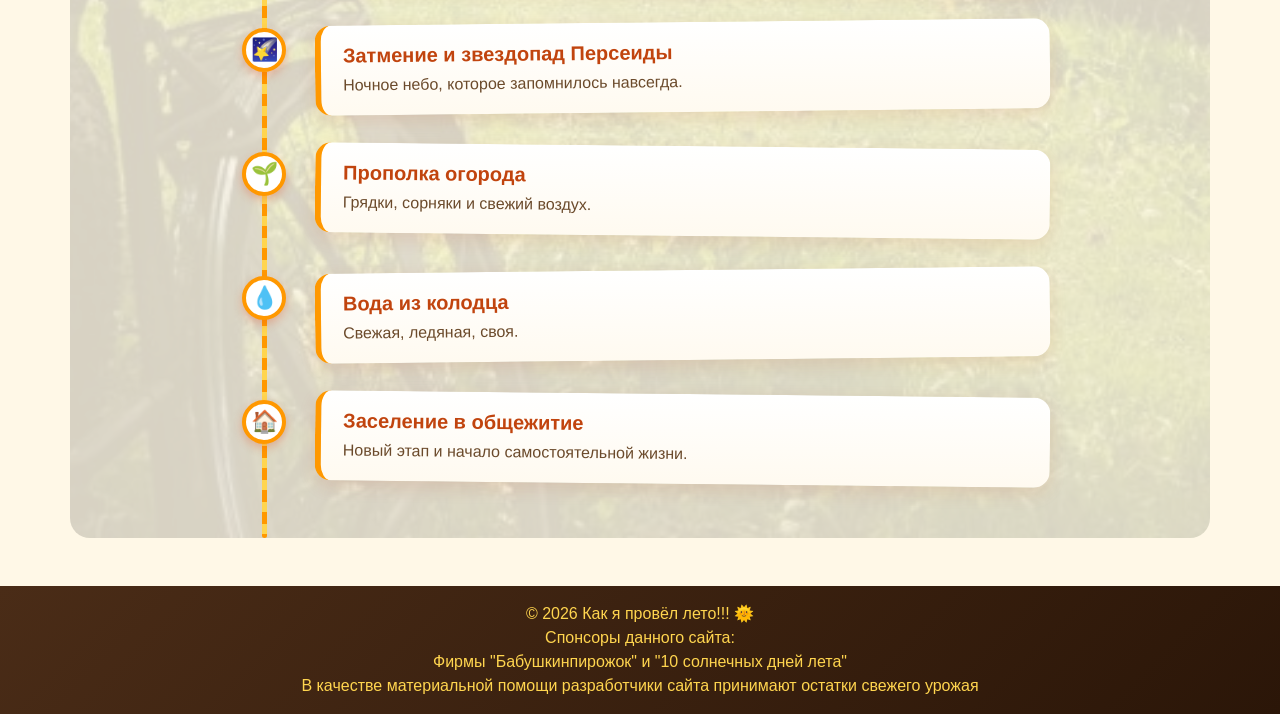
==== commit 3f53a9ed: "refactor: Changes in header" ====
--- a/index.html
+++ b/index.html
@@ -14,7 +14,7 @@
     <header class="hero text-center text-white">
         <div class="container">
             <h1 class="display-4 fw-bold mt-3 hero-title">Как я провёл лето</h1>
-            <p class="lead hero-subtitle">Карта моего лета - от поездки к крестнику до заселения</p>
+            <p class="lead hero-subtitle">Карта моего лета - от поездки к крестнику до заселения в общежитие 🌿</p>
         </div>
     </header>
 
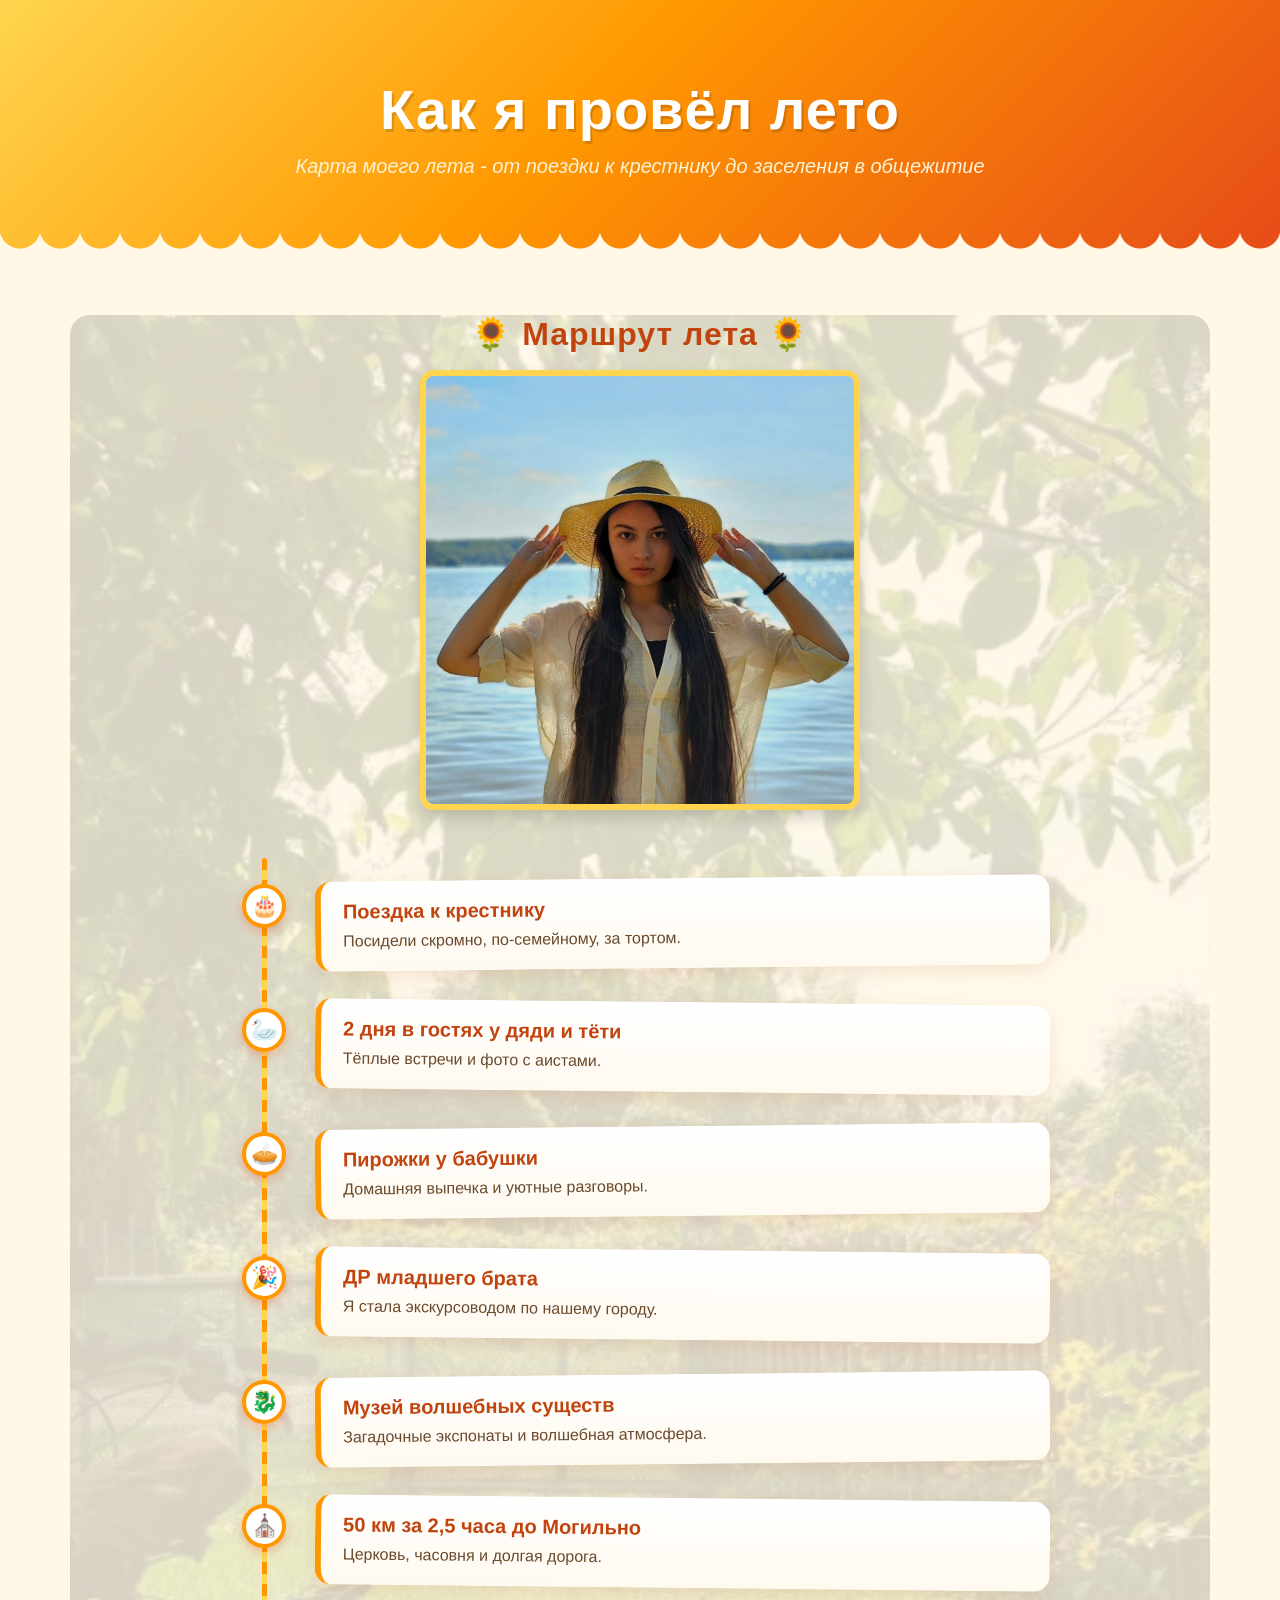
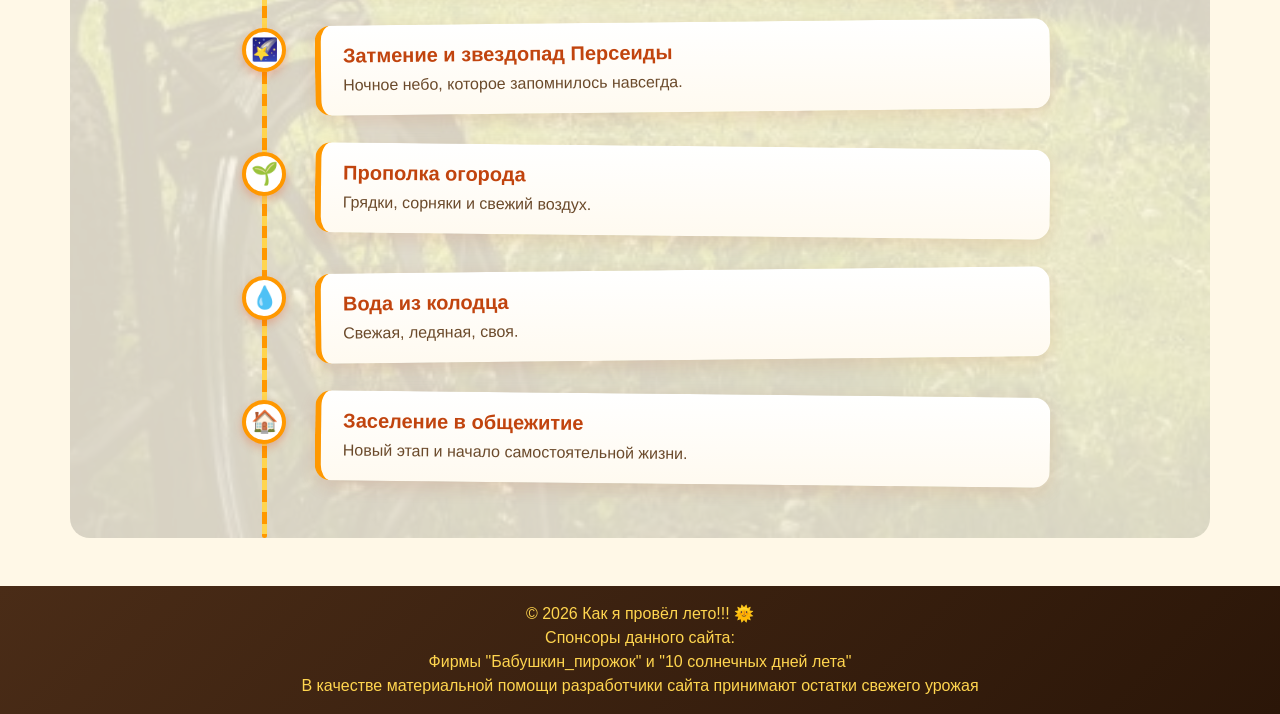
==== commit fd1cd0d8: "Update index.html - footer" ====
--- a/index.html
+++ b/index.html
@@ -14,7 +14,7 @@
     <header class="hero text-center text-white">
         <div class="container">
             <h1 class="display-4 fw-bold mt-3 hero-title">Как я провёл лето</h1>
-            <p class="lead hero-subtitle">Карта моего лета - от поездки к крестнику до заселения в общежитие 🌿</p>
+            <p class="lead hero-subtitle">Карта моего лета - от поездки к крестнику до заселения в общежитие</p>
         </div>
     </header>
 
@@ -276,7 +276,7 @@
 
 
     <footer class="text-center py-3">
-        <p class="mb-0">© 2026 Как я провёл лето!!! 🌞<br> Спонсоры данного сайта: <br> Фирмы "Бабушкинпирожок" и "10
+        <p class="mb-0">© 2026 Как я провёл лето!!! 🌞<br> Спонсоры данного сайта: <br> Фирмы "Бабушкин_пирожок" и "10
             солнечных дней лета"<br> В качестве материальной помощи разработчики сайта принимают остатки свежего урожая
         </p>
     </footer>
@@ -284,4 +284,4 @@
     <script src="https://cdn.jsdelivr.net/npm/bootstrap@5.3.0/dist/js/bootstrap.bundle.min.js"></script>
 </body>
 
-</html>+</html>
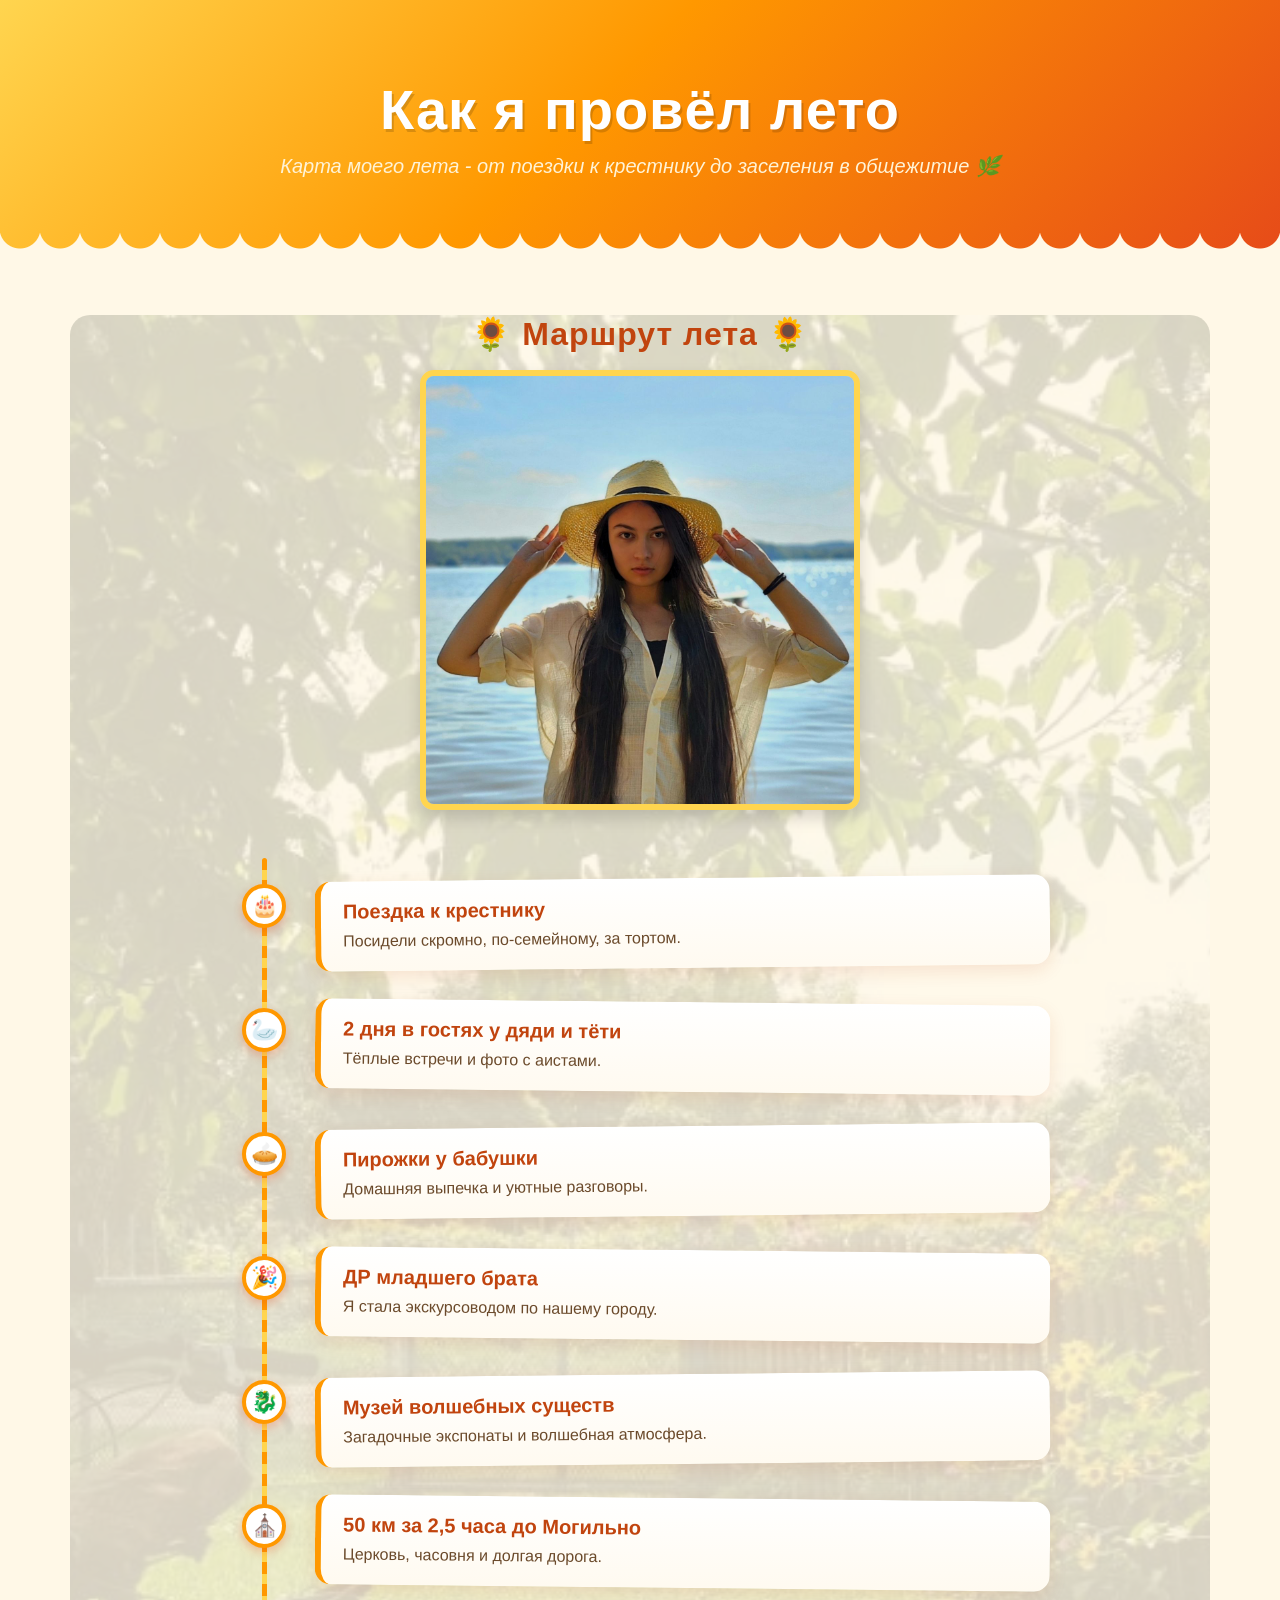
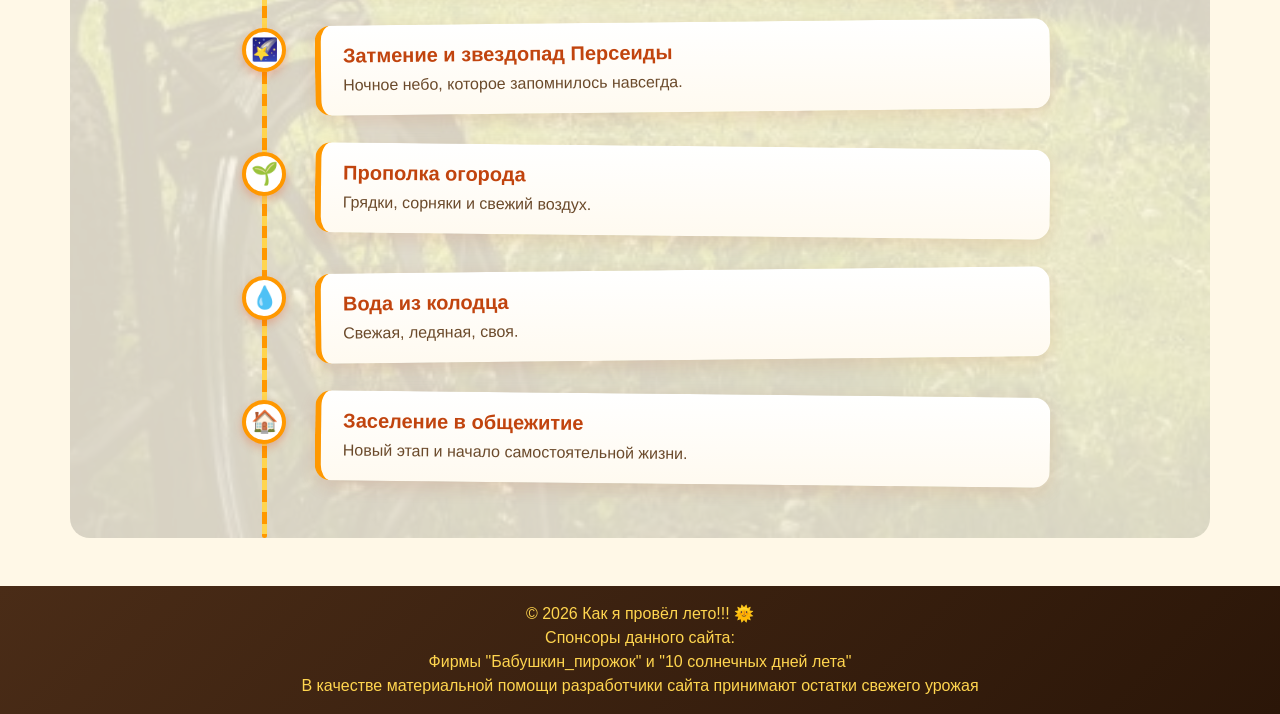
==== commit 619da164: "merge: feature/footer into main" ====
--- a/index.html
+++ b/index.html
@@ -14,7 +14,7 @@
     <header class="hero text-center text-white">
         <div class="container">
             <h1 class="display-4 fw-bold mt-3 hero-title">Как я провёл лето</h1>
-            <p class="lead hero-subtitle">Карта моего лета - от поездки к крестнику до заселения в общежитие</p>
+            <p class="lead hero-subtitle">Карта моего лета - от поездки к крестнику до заселения в общежитие 🌿</p>
         </div>
     </header>
 
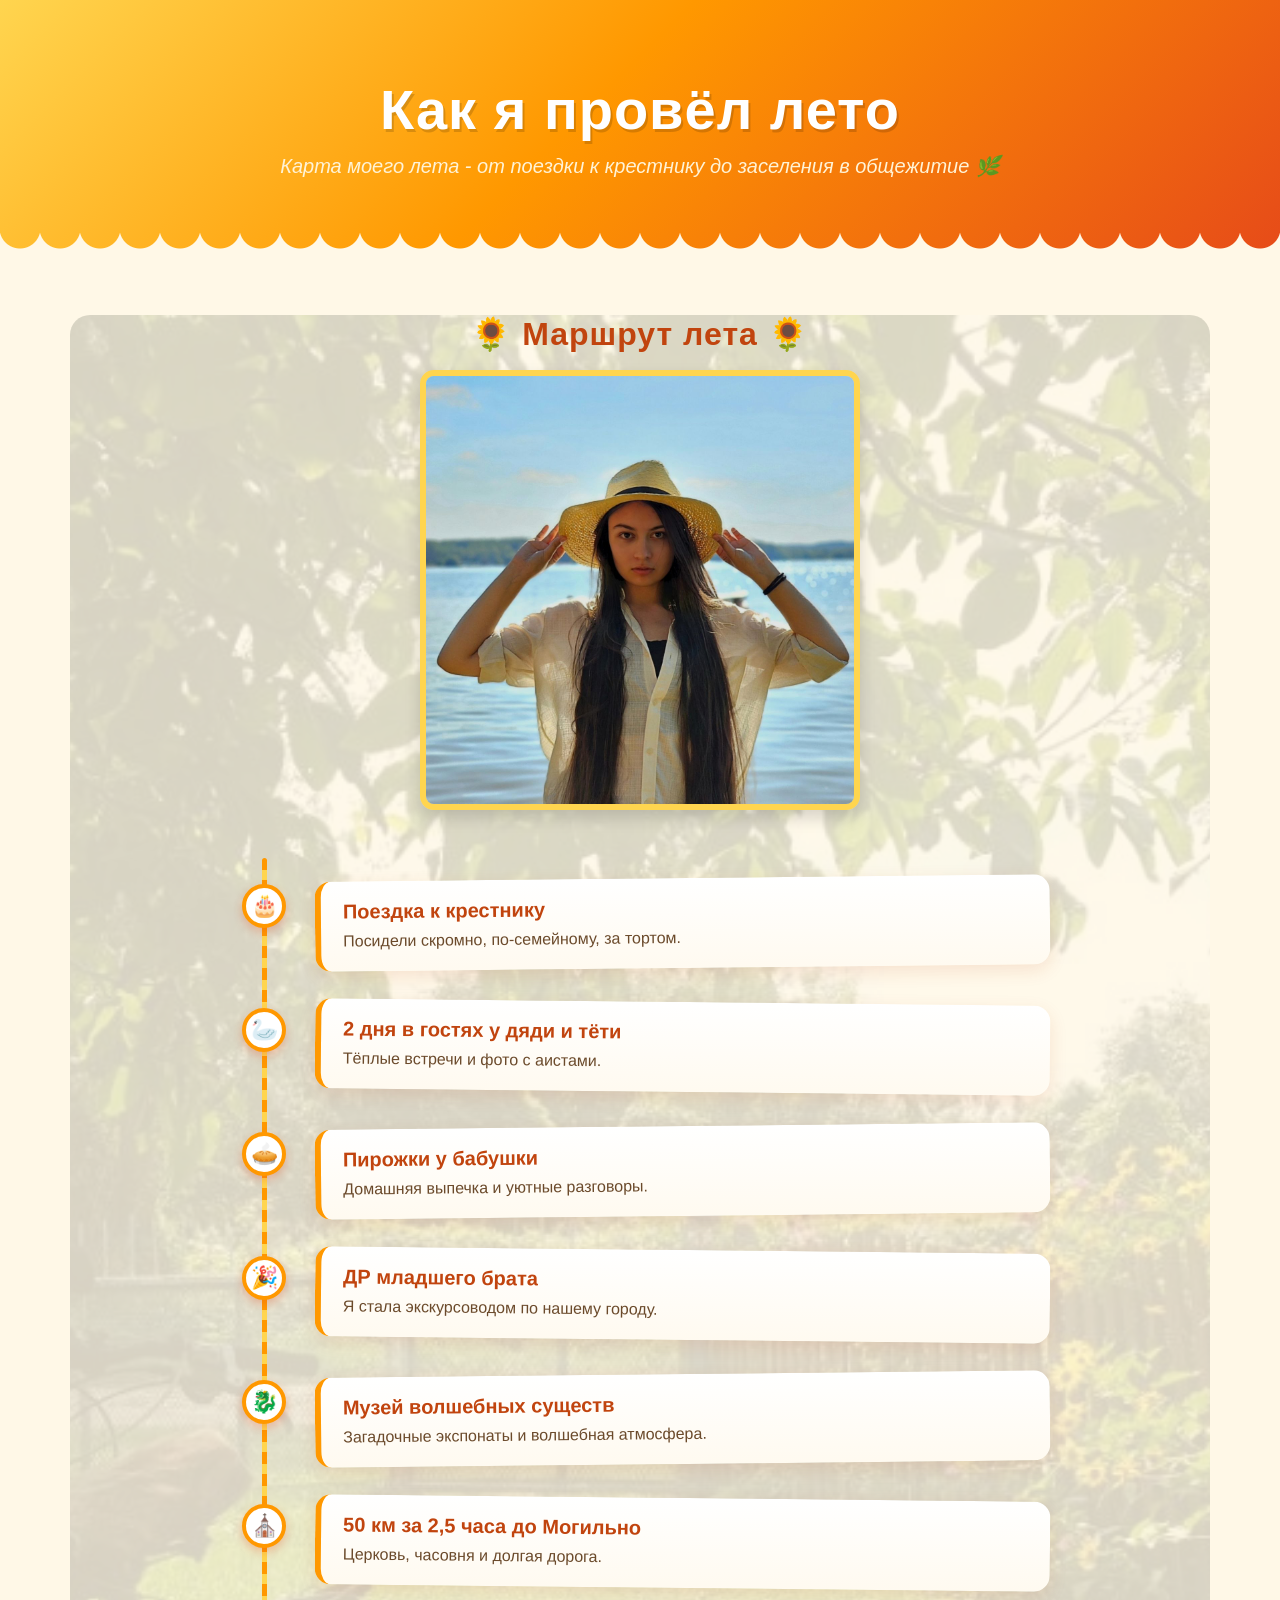
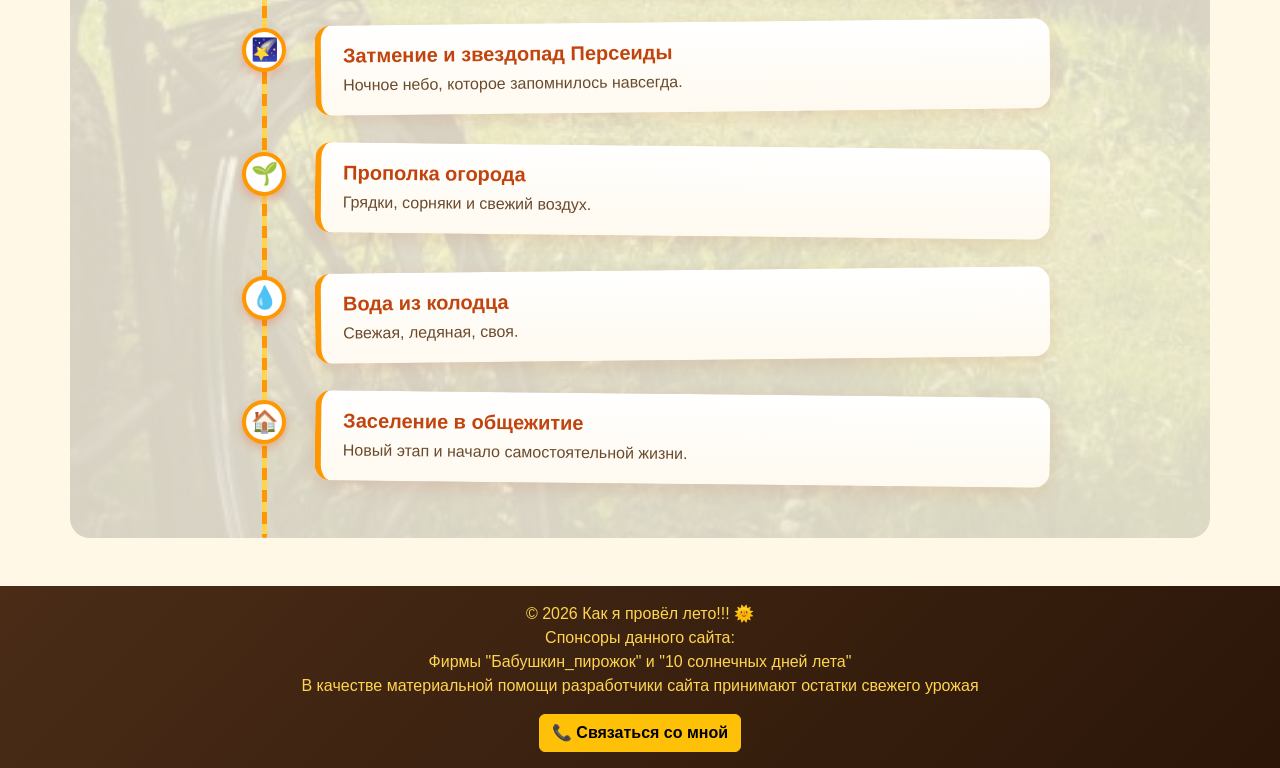
==== commit e457095e: "refactor: Adding btn" ====
--- a/index.html
+++ b/index.html
@@ -279,6 +279,8 @@
         <p class="mb-0">© 2026 Как я провёл лето!!! 🌞<br> Спонсоры данного сайта: <br> Фирмы "Бабушкин_пирожок" и "10
             солнечных дней лета"<br> В качестве материальной помощи разработчики сайта принимают остатки свежего урожая
         </p>
+                <a href="contacts.html" class="btn btn-warning fw-bold mt-3">📞 Связаться со мной</a>
+
     </footer>
 
     <script src="https://cdn.jsdelivr.net/npm/bootstrap@5.3.0/dist/js/bootstrap.bundle.min.js"></script>
